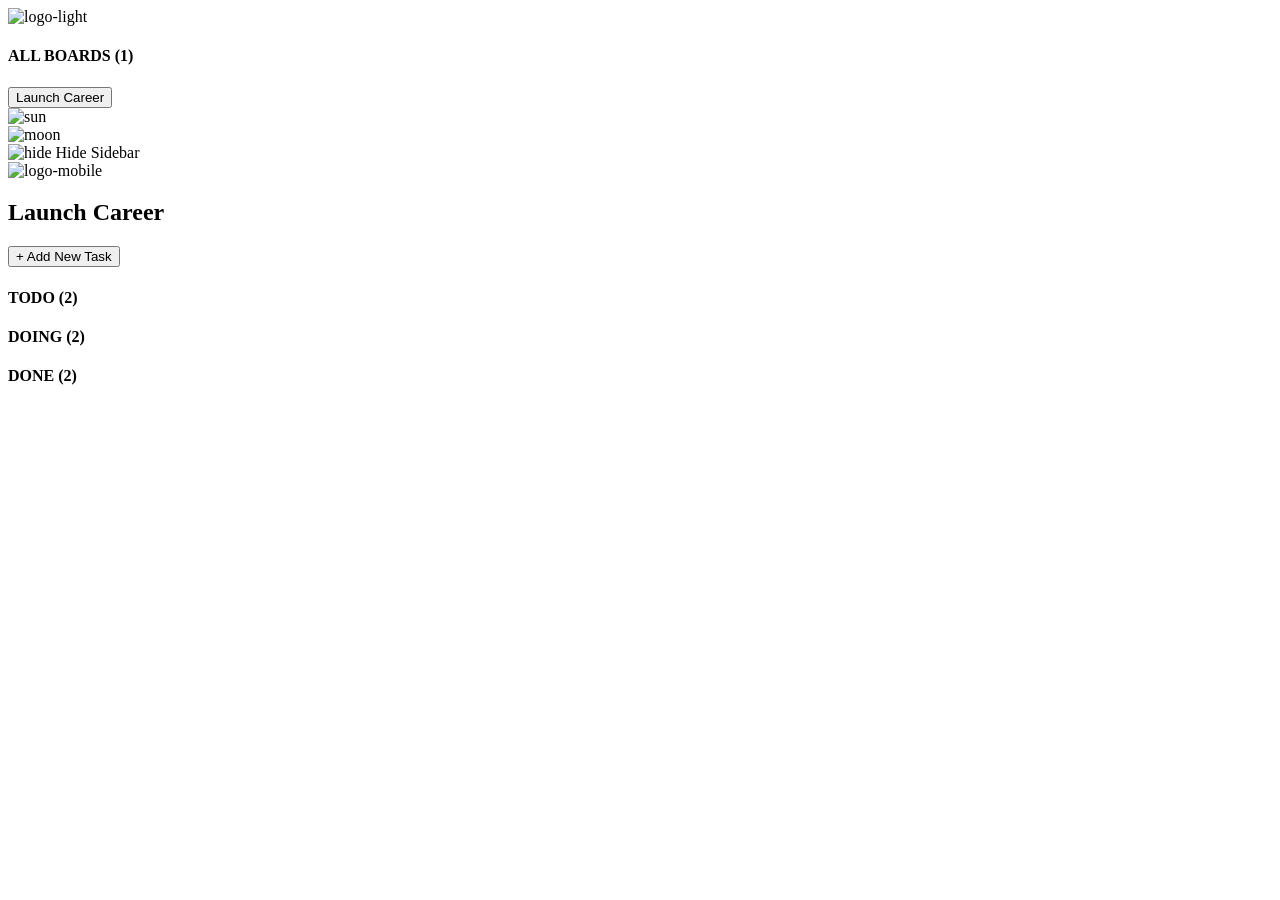
==== index.html @ 4e93ebfc "Add initial HTML structure for Kanban Task Management application" ====
<!DOCTYPE html>
<html lang="en">
  <head>
    <meta charset="UTF-8" />
    <meta name="viewport" content="width=device-width, initial-scale=1" />
    <link
      href="https://fonts.googleapis.com/css2?family=Plus+Jakarta+Sans:ital,wght@0,400;0,600;1,400&display=swap"
      rel="stylesheet"
    />
    <link rel="stylesheet" href="./styles.css" />
    <link
      rel="icon"
      type="image/png"
      sizes="32x32"
      href="./assets/favicon.svg"
    />
    <script defer src="./scripts/main.js" type="module"></script>
    <title>Kanban Task Management</title>
  </head>

  <body>
    <!-- Sidebar -->
    <nav class="side-bar" id="side-bar-div">
      <div id="side-logo-div">
        <img id="logo" src="./assets/logo-light.svg" alt="logo-light" />
      </div>

      <div class="boards-nav-links-div">
        <h4 id="headline-sidepanel">ALL BOARDS (1)</h4>
        <button class="board-btn">Launch Career</button>
      </div>

      <div class="bottom-content">
        <!-- Theme Toggle -->
        <div class="theme-toggle">
          <img
            src="./assets/icon-light-theme.svg"
            alt="sun"
            class="theme-icon"
            id="sun-icon"
          />
          <div class="toggle-switch"><span class="switch"></span></div>
          <img
            src="./assets/icon-dark-theme.svg"
            alt="moon"
            class="theme-icon"
            id="moon-icon"
          />
        </div>

        <!-- Hide Sidebar -->
        <div class="sidebar-mode">
          <img
            src="./assets/icon-hide-sidebar.svg"
            alt="hide"
            class="theme-icon"
          />
          <span class="hide-sidebar-text-span">Hide Sidebar</span>
        </div>
      </div>
    </nav>

    <!-- Loading/Error Messages -->
    <div id="loading-message" style="display: none">Loading tasks...</div>
    <div id="error-message" style="display: none; color: red"></div>

    <!-- Main Layout -->
    <div id="layout">
      <!-- Header -->
      <header id="header" class="sticky-header">
        <div class="header-name-div">
          <img
            src="./assets/favicon.svg"
            alt="logo-mobile"
            class="logo-mobile"
          />
          <h2 class="header-board-name" id="header-board-name">
            Launch Career
          </h2>
        </div>
        <button id="add-new-task-btn" class="primary-btn">
          + Add New Task
        </button>
      </header>

      <!-- Task Columns -->
      <div class="container">
        <main class="card-column-main">
          <!-- TODO Column -->
          <div class="column-div" data-status="todo">
            <div class="column-head-div">
              <span class="dot" id="todo-dot"></span>
              <h4 class="columnHeader">TODO (2)</h4>
            </div>
            <div class="tasks-container"></div>
          </div>

          <!-- DOING Column -->
          <div class="column-div" data-status="doing">
            <div class="column-head-div">
              <span class="dot" id="doing-dot"></span>
              <h4 class="columnHeader">DOING (2)</h4>
            </div>
            <div class="tasks-container"></div>
          </div>

          <!-- DONE Column -->
          <div class="column-div" data-status="done">
            <div class="column-head-div">
              <span class="dot" id="done-dot"></span>
              <h4 class="columnHeader">DONE (2)</h4>
            </div>
            <div class="tasks-container"></div>
          </div>
        </main>
      </div>
    </div>

    <!-- Task Modal -->
    <dialog id="task-modal">
      <form method="dialog" id="task-form">
        <div class="modal-header">
          <h3>Task</h3>
          <button type="button" class="close-btn" id="close-modal-btn">
            &times;
          </button>
        </div>
        <label for="task-title">Title</label>
        <input type="text" id="task-title" name="title" required />

        <label for="task-desc">Description</label>
        <textarea id="task-desc" name="description" rows="4"></textarea>

        <label for="task-status">Status</label>
        <select id="task-status" name="status" required>
          <option value="todo">todo</option>
          <option value="doing">doing</option>
          <option value="done">done</option>
        </select>
      </form>
    </dialog>

    <!-- New Task Modal -->
    <dialog class="modal-overlay">
      <form class="modal-window" id="new-task-modal-window">
        <div class="modal-header">
          <h3 class="modal-title">Add New Task</h3>
          <span class="close-btn" id="cancel-add-btn">&times;</span>
        </div>

        <div class="input-div">
          <label for="title-input">Title</label>
          <input
            type="text"
            class="modal-input"
            id="title-input"
            placeholder="e.g. Take a little break"
            required
          />
        </div>

        <div class="input-div">
          <label for="desc-input">Description</label>
          <textarea
            name="description"
            id="desc-input"
            placeholder="e.g. Pet your dog, have coffee, dance, and come back to work."
            required
          ></textarea>
        </div>

        <div class="input-div">
          <label for="select-status">Status</label>
          <select name="status" id="select-status" required>
            <option value="todo">todo</option>
            <option value="doing">doing</option>
            <option value="done">done</option>
          </select>
        </div>

        <div class="button-group">
          <input
            type="submit"
            class="submit-btn"
            id="create-task-btn"
            value="Create Task"
          />
        </div>
      </form>
    </dialog>
  </body>
</html>
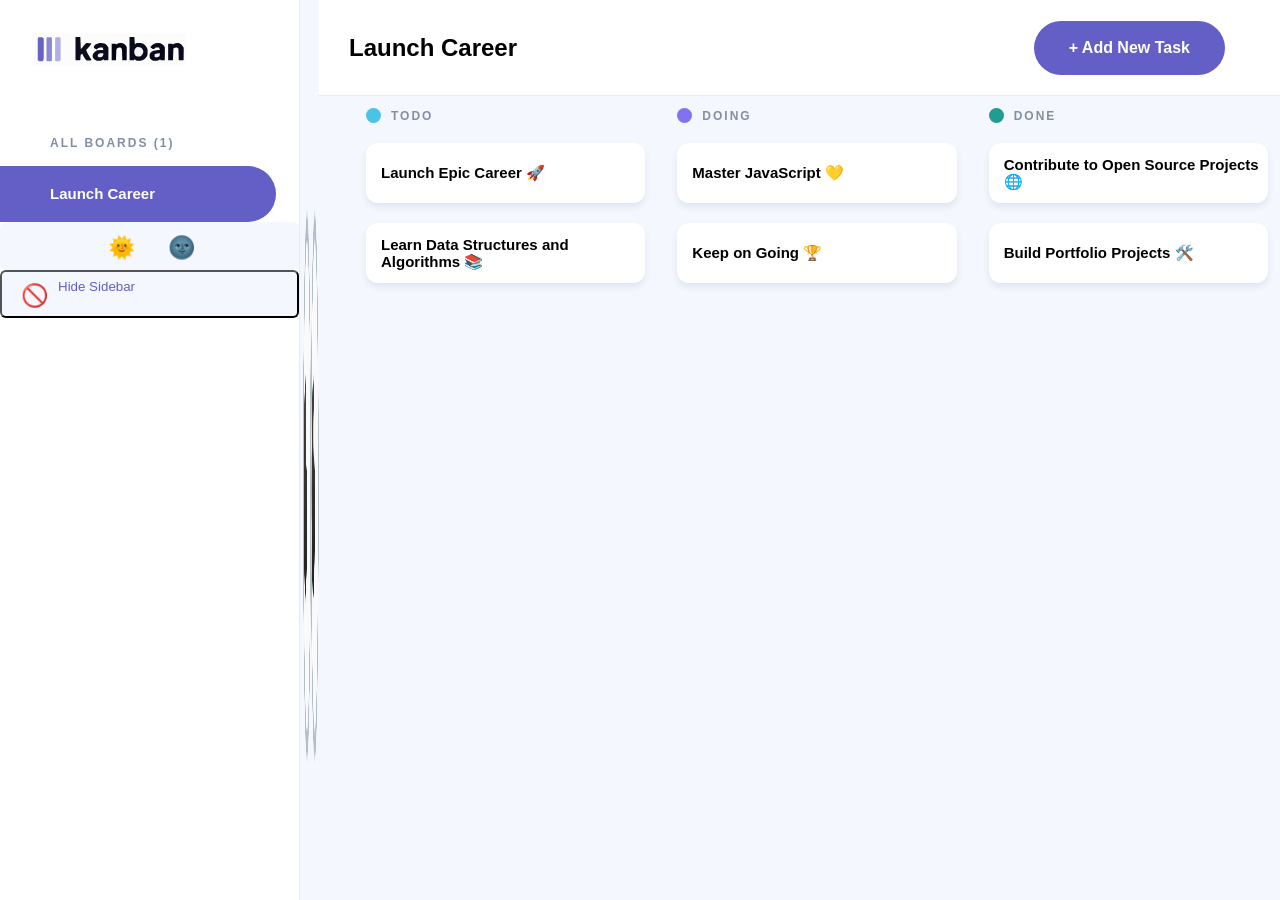
==== commit 81a46569: "Add initial HTML structure for Kanban Task Management application" ====
--- a/index.html
+++ b/index.html
@@ -3,70 +3,75 @@
   <head>
     <meta charset="UTF-8" />
     <meta name="viewport" content="width=device-width, initial-scale=1" />
+
     <link
       href="https://fonts.googleapis.com/css2?family=Plus+Jakarta+Sans:ital,wght@0,400;0,600;1,400&display=swap"
       rel="stylesheet"
     />
+
     <link rel="stylesheet" href="./styles.css" />
+
     <link
       rel="icon"
-      type="image/png"
+      type="image/svg+xml"
       sizes="32x32"
       href="./assets/favicon.svg"
     />
+
     <script defer src="./scripts/main.js" type="module"></script>
+
     <title>Kanban Task Management</title>
   </head>
 
   <body>
-    <!-- Sidebar -->
-    <nav class="side-bar" id="side-bar-div">
+    <!-- Navigation Sidebar -->
+    <nav class="side-bar" id="sidebar">
       <div id="side-logo-div">
         <img id="logo" src="./assets/logo-light.svg" alt="logo-light" />
       </div>
 
-      <div class="boards-nav-links-div">
+      <div class="boards-nav-links-div" id="boards-nav-links-div">
         <h4 id="headline-sidepanel">ALL BOARDS (1)</h4>
         <button class="board-btn">Launch Career</button>
       </div>
 
-      <div class="bottom-content">
-        <!-- Theme Toggle -->
+      <div class="bottom-div">
         <div class="theme-toggle">
           <img
             src="./assets/icon-light-theme.svg"
-            alt="sun"
+            alt="Light Theme"
             class="theme-icon"
-            id="sun-icon"
-          />
-          <div class="toggle-switch"><span class="switch"></span></div>
+            id="light-theme-icon"
+          />
+          <div class="toggle"></div>
           <img
             src="./assets/icon-dark-theme.svg"
-            alt="moon"
+            alt="Dark Theme"
             class="theme-icon"
-            id="moon-icon"
-          />
-        </div>
-
-        <!-- Hide Sidebar -->
-        <div class="sidebar-mode">
+            id="dark-theme-icon"
+          />
+        </div>
+
+        <button class="sidebar-mode" id="hide-sidebar">
           <img
             src="./assets/icon-hide-sidebar.svg"
-            alt="hide"
+            alt="Hide Sidebar"
             class="theme-icon"
           />
           <span class="hide-sidebar-text-span">Hide Sidebar</span>
-        </div>
+        </button>
       </div>
     </nav>
 
-    <!-- Loading/Error Messages -->
-    <div id="loading-message" style="display: none">Loading tasks...</div>
-    <div id="error-message" style="display: none; color: red"></div>
+    <!-- Sidebar open icon -->
+    <img
+      id="openSidebarBtn"
+      src="./assets/icon-show-sidebar.svg"
+      alt="Show Sidebar"
+    />
 
     <!-- Main Layout -->
     <div id="layout">
-      <!-- Header -->
       <header id="header" class="sticky-header">
         <div class="header-name-div">
           <img
@@ -83,32 +88,34 @@
         </button>
       </header>
 
-      <!-- Task Columns -->
       <div class="container">
+        <!-- MESSAGE ELEMENT FOR LOADING / ERROR -->
+        <div id="message" class="Loading-message"></div>
+
         <main class="card-column-main">
           <!-- TODO Column -->
           <div class="column-div" data-status="todo">
-            <div class="column-head-div">
+            <div id="todo-head-div" class="column-head-div">
               <span class="dot" id="todo-dot"></span>
-              <h4 class="columnHeader">TODO (2)</h4>
+              <h4 id="toDoText" class="columnHeader">TODO</h4>
             </div>
             <div class="tasks-container"></div>
           </div>
 
           <!-- DOING Column -->
           <div class="column-div" data-status="doing">
-            <div class="column-head-div">
+            <div id="doing-head-div" class="column-head-div">
               <span class="dot" id="doing-dot"></span>
-              <h4 class="columnHeader">DOING (2)</h4>
+              <h4 id="doingText" class="columnHeader">DOING</h4>
             </div>
             <div class="tasks-container"></div>
           </div>
 
           <!-- DONE Column -->
           <div class="column-div" data-status="done">
-            <div class="column-head-div">
+            <div id="done-head-div" class="column-head-div">
               <span class="dot" id="done-dot"></span>
-              <h4 class="columnHeader">DONE (2)</h4>
+              <h4 id="doneText" class="columnHeader">DONE</h4>
             </div>
             <div class="tasks-container"></div>
           </div>
@@ -116,7 +123,7 @@
       </div>
     </div>
 
-    <!-- Task Modal -->
+    <!-- Edit Task Modal -->
     <dialog id="task-modal">
       <form method="dialog" id="task-form">
         <div class="modal-header">
@@ -125,6 +132,7 @@
             &times;
           </button>
         </div>
+
         <label for="task-title">Title</label>
         <input type="text" id="task-title" name="title" required />
 
@@ -137,11 +145,40 @@
           <option value="doing">doing</option>
           <option value="done">done</option>
         </select>
+
+        <label for="task-priority">Priority</label>
+        <select id="task-priority" name="priority" required>
+          <option value="high">high</option>
+          <option value="medium">medium</option>
+          <option value="low">low</option>
+        </select>
+
+        <div class="button-group">
+          <button type="button" class="submit-btn-1" id="save-changes-btn">
+            Save Changes
+          </button>
+          <button type="button" class="delete-btn" id="delete-task-btn">
+            Delete Task
+          </button>
+        </div>
       </form>
     </dialog>
 
+    <!-- Confirm Delete Modal -->
+    <dialog class="confirm-modal" id="confirm-delete-modal">
+      <form method="dialog">
+        <h3>Delete Task?</h3>
+        <p>You are about to delete the following task:</p>
+        <div class="preview"></div>
+        <menu>
+          <button type="button" id="cancel">Cancel</button>
+          <button type="submit" id="confirm">Yes, delete it.</button>
+        </menu>
+      </form>
+    </dialog>
+
     <!-- New Task Modal -->
-    <dialog class="modal-overlay">
+    <dialog class="modal-overlay" id="new-task-modal">
       <form class="modal-window" id="new-task-modal-window">
         <div class="modal-header">
           <h3 class="modal-title">Add New Task</h3>
@@ -149,7 +186,7 @@
         </div>
 
         <div class="input-div">
-          <label for="title-input">Title</label>
+          <label for="title-input" class="label-modal-window">Title</label>
           <input
             type="text"
             class="modal-input"
@@ -160,21 +197,32 @@
         </div>
 
         <div class="input-div">
-          <label for="desc-input">Description</label>
+          <label for="desc-input" class="label-modal-window">Description</label>
           <textarea
             name="description"
             id="desc-input"
-            placeholder="e.g. Pet your dog, have coffee, dance, and come back to work."
+            placeholder="e.g. Pet your dog, have a cup of coffee, dance to your favourite song and come back to conquer this challenge. 💪🏾"
             required
           ></textarea>
         </div>
 
         <div class="input-div">
-          <label for="select-status">Status</label>
+          <label for="select-status" class="label-modal-window">Status</label>
           <select name="status" id="select-status" required>
             <option value="todo">todo</option>
             <option value="doing">doing</option>
             <option value="done">done</option>
+          </select>
+        </div>
+
+        <div class="input-div">
+          <label for="select-priority" class="label-modal-window"
+            >Priority</label
+          >
+          <select name="priority" id="select-priority" required>
+            <option value="high">high</option>
+            <option value="medium">medium</option>
+            <option value="low">low</option>
           </select>
         </div>
 
--- a/styles.css
+++ b/styles.css
@@ -0,0 +1,539 @@
+/*======================== Global & Root Variables ======================== */
+* {
+  box-sizing: border-box; /* Ensures padding and border are included in total element size */
+}
+:root {
+  --primary-color: #ffffff;
+  --secondary-color: #f4f7fd;
+  --primary-font-color: #000000;
+  --secondary-font-color: #828fa3;
+  --primary-btn-color: #635fc7;
+  --primary-box-shadow: 0px 4px 6px rgba(54, 78, 126, 0.1015); /* Subtle shadow for card depth */
+  --sidebar-width: 300px; /* Sidebar fixed width */ /* ================ Transition================ */
+  --tran-02: all 0.2s ease;
+  --tran-03: all 0.3s ease;
+  --tran-04: all 0.4s ease;
+  --tran-05: all 0.5s ease;
+}
+
+body.dark {
+  --primary-color: #1e1e2f; /* Dark background (cards, headers, sidebar) */
+  --secondary-color: #2b2c3a; /* Slightly lighter dark (page background) */
+  --primary-font-color: #ffffff; /* Main text = white */
+  --secondary-font-color: #b0b3c1; /* Muted grey text */
+  --primary-btn-color: #635fc7; /* Accent button color (kept same) */
+  --primary-box-shadow: 0px 4px 6px rgba(0, 0, 0, 0.5); /* Stronger dark shadow */
+  --sidebar-width: 300px;
+}
+
+body {
+  background-color: var(--secondary-color);
+  color: var(--primary-font-color);
+  transition: var(--tran-02);
+}
+
+header,
+.task-div,
+.modal-window,
+.side-bar {
+  background-color: var(--primary-color);
+  color: var(--primary-font-color);
+}
+
+/* ================ Base Elements ================ */
+body {
+  font-family: "Plus Jakarta Sans", sans-serif;
+  display: flex; /* Allow layout to span horizontally */
+  flex-direction: row;
+  width: 100%;
+  min-height: 100vh;
+  margin: 0;
+  background-color: var(--secondary-color);
+  font-size: 1rem; /* Base font size for rem scaling */
+  transition: var(--tran-02);
+}
+
+/* ================ Sidebar Layout ================ */
+.side-bar {
+  display: flex;
+  flex-direction: column;
+  background-color: var(--primary-color);
+  border-right: 1px solid #e4ebfa; /* Light divider */
+  width: var(--sidebar-width);
+  height: 100vh;
+  transition: var(--tran-05);
+}
+#side-logo-div {
+  margin: 33px 113px 54px 34px; /* Spacing around logo */
+  display: flex;
+  justify-content: flex-start;
+}
+#logo {
+  width: 100%; /* Make logo responsive within container */
+}
+.boards-nav-links-div {
+  display: flex;
+  flex-direction: column;
+  color: var(--primary-font-color);
+}
+#headline-sidepanel {
+  padding: 0 12px 0 50px; /* Aligns section content from left and right */
+}
+h4 {
+  color: var(--secondary-font-color);
+  font-size: 0.75rem;
+  letter-spacing: 0.125rem; /* Makes heading more spaced */
+}
+.board-btn {
+  font-family: inherit;
+  display: flex;
+  align-items: center;
+  gap: 10px; /* Space between icon and text */
+  background-color: var(--primary-btn-color);
+  color: #fff;
+  border: none;
+  border-radius: 0 100px 100px 0; /* Pill shape only on right side */
+  height: 48px;
+  width: 276px;
+  padding: 28px 12px 28px 50px;
+  font-size: 0.9375rem;
+  font-weight: bold;
+  cursor: pointer;
+  overflow: hidden; /* Prevents overflowed text/icons from showing */
+}
+.side-bar {
+  display: flex;
+  flex-direction: column;
+  background-color: var(--primary-color);
+  border-right: 1px solid #e4ebfa;
+  width: var(--sidebar-width);
+  height: 100vh;
+}
+.bottom-content {
+  margin-top: auto; /* pushes it to the bottom */
+  display: flex;
+  flex-direction: column;
+  gap: 20px;
+  padding: 20px;
+}
+
+.theme-toggle {
+  display: flex;
+  align-items: center; /* vertical center */
+  justify-content: center; /* horizontal center */
+  gap: 8px; /* space between icon and text */
+  width: 100%; /* takes full width of sidebar/footer */
+  height: 48px;
+  border-radius: 6px;
+  background: rgba(244, 247, 253, 1);
+}
+
+/* Toggle Switch Track */
+.toggle-switch {
+  position: relative;
+  width: 50px;
+  height: 26px;
+  border-radius: 50px;
+  background-color: #ffffff; /* default = white */
+  border: 2px solid #635fc7; /* purple border */
+  cursor: pointer;
+  transition: background-color 0.3s, border 0.3s;
+}
+
+/* Theme Toggle Container */
+.theme-toggle {
+  display: flex;
+  align-items: center;
+  justify-content: center;
+  gap: 15px;
+}
+
+/* Toggle Switch Track */
+.toggle-switch {
+  position: relative;
+  width: 50px;
+  height: 26px;
+  border-radius: 50px;
+  background: var(--primary-btn-color); /* default = white */
+  border: 2px solid var(--primary-btn-color); /* purple border */
+  cursor: pointer;
+  transition: background-color 0.3s, border 0.3s;
+}
+
+/* Toggle Knob */
+.toggle-switch .switch {
+  content: "";
+  position: absolute;
+  height: 18px;
+  width: 18px;
+  border-radius: 50%;
+  top: 50%;
+  left: 4px; /* default left for light mode */
+  transform: translateY(-50%);
+  background-color: #fff; /* purple knob */
+  transition: left 0.3s, background-color 0.3s;
+}
+
+/* Dark Mode ON */
+body.dark .toggle-switch {
+  background-color: #635fc7; /* track turns purple */
+  border: 2px solid #ffffff; /* white border */
+}
+
+body.dark .toggle-switch .switch {
+  left: 28px; /* move knob to right */
+  background-color: #ffffff; /* knob turns white */
+}
+
+.sidebar-mode {
+  display: flex;
+  align-items: center; /* vertically center items */
+  justify-content: flex-start; /* align items to the left */
+  width: 100%; /* full width of sidebar/footer */
+  height: 48px;
+  padding: 0 16px; /* spacing left/right */
+  border-radius: 6px;
+  background: rgba(244, 247, 253, 1);
+  gap: 10px; /* space between icon and text */
+  white-space: nowrap; /* prevent text from wrapping */
+  overflow: hidden; /* hide overflow if too long */
+  text-overflow: ellipsis;
+}
+
+#sun-icon {
+  height: 30px;
+  width: 30px;
+  display: flex;
+  align-items: center;
+}
+#moon-icon {
+  height: 30px;
+  width: 30px;
+  display: flex;
+  align-items: center;
+}
+
+.theme-icon {
+  height: 30px;
+  width: 30px;
+  display: flex;
+  align-items: center;
+}
+
+.hide-sidebar-text-span {
+  color: var(--primary-btn-color);
+  height: 30px;
+  width: 30px;
+  align-items: center;
+}
+
+/* =============== Main Layout ================ */
+#layout {
+  flex: 1; /* Fills remaining space beside sidebar */
+  overflow-x: hidden; /* Prevent horizontal scroll */
+  width: 100%;
+} /* =============== Header Section ================ */
+header {
+  display: flex;
+  align-items: center;
+  justify-content: space-between;
+  background-color: var(--primary-color);
+  color: var(--primary-font-color);
+  height: 96px;
+  padding: 0 35px 0 30px;
+  border-bottom: 1px solid #e4ebfa;
+  width: 100%;
+  font-size: 1.875rem;
+  font-weight: 600;
+}
+.header-name-div {
+  display: flex;
+  align-items: center;
+}
+.logo-mobile {
+  display: none; /* Hidden on desktop; shown on smaller screens */
+} /* =============== Board Columns ================ */
+.container {
+  display: flex;
+  flex-direction: column;
+  padding-left: 35px;
+  box-sizing: border-box;
+}
+.card-column-main {
+  display: grid;
+  grid-template-columns: repeat(
+    3,
+    minmax(0, 304px)
+  ); /* 3 columns with min size */
+  gap: 8px; /* Space between columns */
+}
+.column-div {
+  flex: 1;
+  display: flex;
+  flex-direction: column;
+  gap: 20px;
+  padding: 12px;
+}
+.column-head-div {
+  display: flex;
+  align-items: center;
+  gap: 10px; /* Space between dot and column title */
+}
+.columnHeader {
+  font-size: 0.75rem;
+  letter-spacing: 0.125rem;
+  color: var(--secondary-font-color);
+  margin: 0;
+} /* Status Dots */
+.dot {
+  height: 15px;
+  width: 15px;
+  border-radius: 50%; /* Make it circular */
+  display: inline-block;
+}
+#todo-dot {
+  background-color: #49c4e5;
+}
+#doing-dot {
+  background-color: #8471f2;
+}
+#done-dot {
+  background-color: #219c90;
+} /* =============== Task Cards ================ */
+.tasks-container {
+  display: flex;
+  flex-direction: column;
+}
+.task-div {
+  display: flex;
+  align-items: center;
+  padding-left: 15px;
+  width: 100%;
+  height: 60px;
+  background-color: var(--primary-color);
+  color: var(--primary-font-color);
+  border-radius: 12px;
+  box-shadow: var(--primary-box-shadow);
+  cursor: pointer; /* Indicate it's clickable */
+  margin-bottom: 20px;
+  font-size: 0.9375rem;
+  font-weight: bold;
+} /* =============== Headings ================ */
+h2 {
+  font-size: 1.5rem;
+  margin: 0;
+} /* =============== Modal Styles ================ */ /* Remove default dialog styles */
+dialog {
+  position: fixed;
+  border: none;
+  padding: 0;
+  margin: 0;
+  background: none;
+} /* Style the modal box */
+#task-modal::backdrop {
+  background: rgba(0, 0, 0, 0.3);
+}
+#task-modal {
+  top: 40%;
+  left: 50%;
+  transform: translate(-50%, -40%);
+  border-radius: 8px;
+  width: 90%;
+  max-width: 600px;
+  padding: 24px;
+  background-color: #fff;
+  box-shadow: 0 4px 15px rgba(0, 0, 0, 0.2); /*font-family: "Plus Jakarta Sans", sans-serif;*/
+} /* Header */
+.modal-header {
+  display: flex;
+  justify-content: space-between;
+  align-items: center;
+}
+.modal-header h3 {
+  margin: 0;
+  font-size: 1.125rem;
+}
+.close-btn {
+  background: none;
+  border: none;
+  font-size: 2.5rem;
+  line-height: 1;
+  cursor: pointer;
+  color: #ea5555;
+  transition: transform 0.2s ease-in-out, font-weight 0.2s ease-in-out;
+  transition-delay: 0.1s; /* Delay before scaling */
+}
+.close-btn:hover {
+  transform: scale(1.15);
+  font-weight: 600;
+}
+.close-btn:focus {
+  outline: none;
+} /* Form elements */
+form label {
+  display: block;
+  font-weight: 600;
+  font-size: 0.75rem;
+  margin-top: 12px;
+  margin-bottom: 4px;
+  color: #828fa3;
+}
+form input,
+form textarea,
+form select {
+  width: 100%;
+  padding: 8px 10px;
+  border: 1px solid #828fa3;
+  border-radius: 4px;
+  font-family: inherit;
+  font-size: 0.8125em;
+  resize: vertical;
+}
+form select {
+  appearance: none; /* Remove native arrow */
+  background: url('data:image/svg+xml;utf8,<svg xmlns="http://www.w3.org/2000/svg" fill="none" stroke="%23828FA3" stroke-width="3" viewBox="0 0 24 24"><path d="M6 9l6 6 6-6"/></svg>')
+    no-repeat right 0.75rem center;
+  background-size: 1.4rem;
+  padding-right: 1rem;
+}
+#add-new-task-btn {
+  background-color: var(--primary-btn-color);
+  color: white;
+  border-radius: 30px;
+  border: 0;
+  font-size: 16px;
+  padding: 18px;
+  padding-left: 35px;
+  padding-right: 35px;
+  font-weight: 600;
+  cursor: pointer;
+  margin-right: 20px;
+} /* New Task Modal Window */
+.modal-window {
+  /* border: 5px solid red; */
+  display: flex;
+  flex-direction: column;
+  position: fixed;
+  top: 50%;
+  left: 50%;
+  transform: translate(-50%, -50%);
+  width: 90%;
+  max-width: 600px;
+  display: flex;
+  flex-direction: column;
+  padding: 24px;
+  gap: 20px;
+  background-color: var(--primary-color);
+  font-weight: 500;
+  font-size: 14px;
+  border-radius: 10px;
+  z-index: 3;
+  transition: all 0.3s ease-in;
+}
+.submit-btn {
+  background-color: var(--primary-btn-color);
+  color: white;
+  border-radius: 30px;
+  border: 0;
+  font-size: 16px;
+  padding: 14px;
+  padding-left: 35px;
+  padding-right: 35px;
+  font-weight: 600;
+  cursor: pointer;
+  flex-grow: 1; /* Allows the button to grow and fill the space */
+  margin: 5px 0; /* Optional: adds a margin between buttons */
+}
+textarea {
+  font-size: 16px;
+  color: black;
+  height: 90px;
+  padding: 10px;
+  border-radius: 4px;
+  resize: vertical;
+} /* ======================== Responsive Styles ======================== */ /******** Tablets ********/
+@media screen and (max-width: 1023px) {
+  .side-bar {
+    display: none; /* Hide sidebar on tablets and smaller */
+  }
+  .side-bar.show-sidebar {
+    display: flex !important;
+    position: fixed; /* Overlay on top of page */
+    height: auto;
+  }
+  #side-logo-div {
+    display: none;
+  }
+  .logo-mobile {
+    display: block;
+    width: 30px;
+    height: 30px;
+    margin-right: 10px;
+  }
+  body {
+    font-size: 0.8rem;
+  }
+  .board-btn {
+    font-size: 0.8rem;
+    padding-left: 15px;
+    margin-right: 15px;
+    font-weight: 700;
+  }
+  .container {
+    padding: 0;
+    width: 100%;
+    align-items: center; /* Center columns on smaller screens */
+  }
+  .card-column-main {
+    grid-template-columns: repeat(2, minmax(0, 360px));
+    gap: 8px;
+  }
+  header {
+    height: 64px;
+    padding: 0 10px 0 18px;
+    border: none;
+  }
+  #header-board-name {
+    font-size: 1rem;
+  }
+  .task-div {
+    width: 100%;
+  }
+  .columnHeader {
+    font-size: 0.75rem;
+  }
+  .dot {
+    height: 8px;
+    width: 8px;
+  }
+  .column-head-div {
+    gap: 8px;
+  }
+  .column-div {
+    width: 100%;
+  }
+} /******** Mobile ********/
+@media screen and (max-width: 576px) {
+  .card-column-main {
+    grid-template-columns: minmax(
+      0,
+      380px
+    ); /* Stack columns in single column */
+  }
+  .column-div {
+    padding: 24px;
+  }
+  #add-new-task-btn {
+    font-size: 0;
+    padding: 12px;
+  }
+  #add-new-task-btn::before {
+    content: "+";
+    font-size: 18px;
+    font-weight: 800;
+    padding-left: 14px;
+    padding-right: 14px;
+    padding-top: 0;
+    padding-bottom: 0;
+  }
+}
